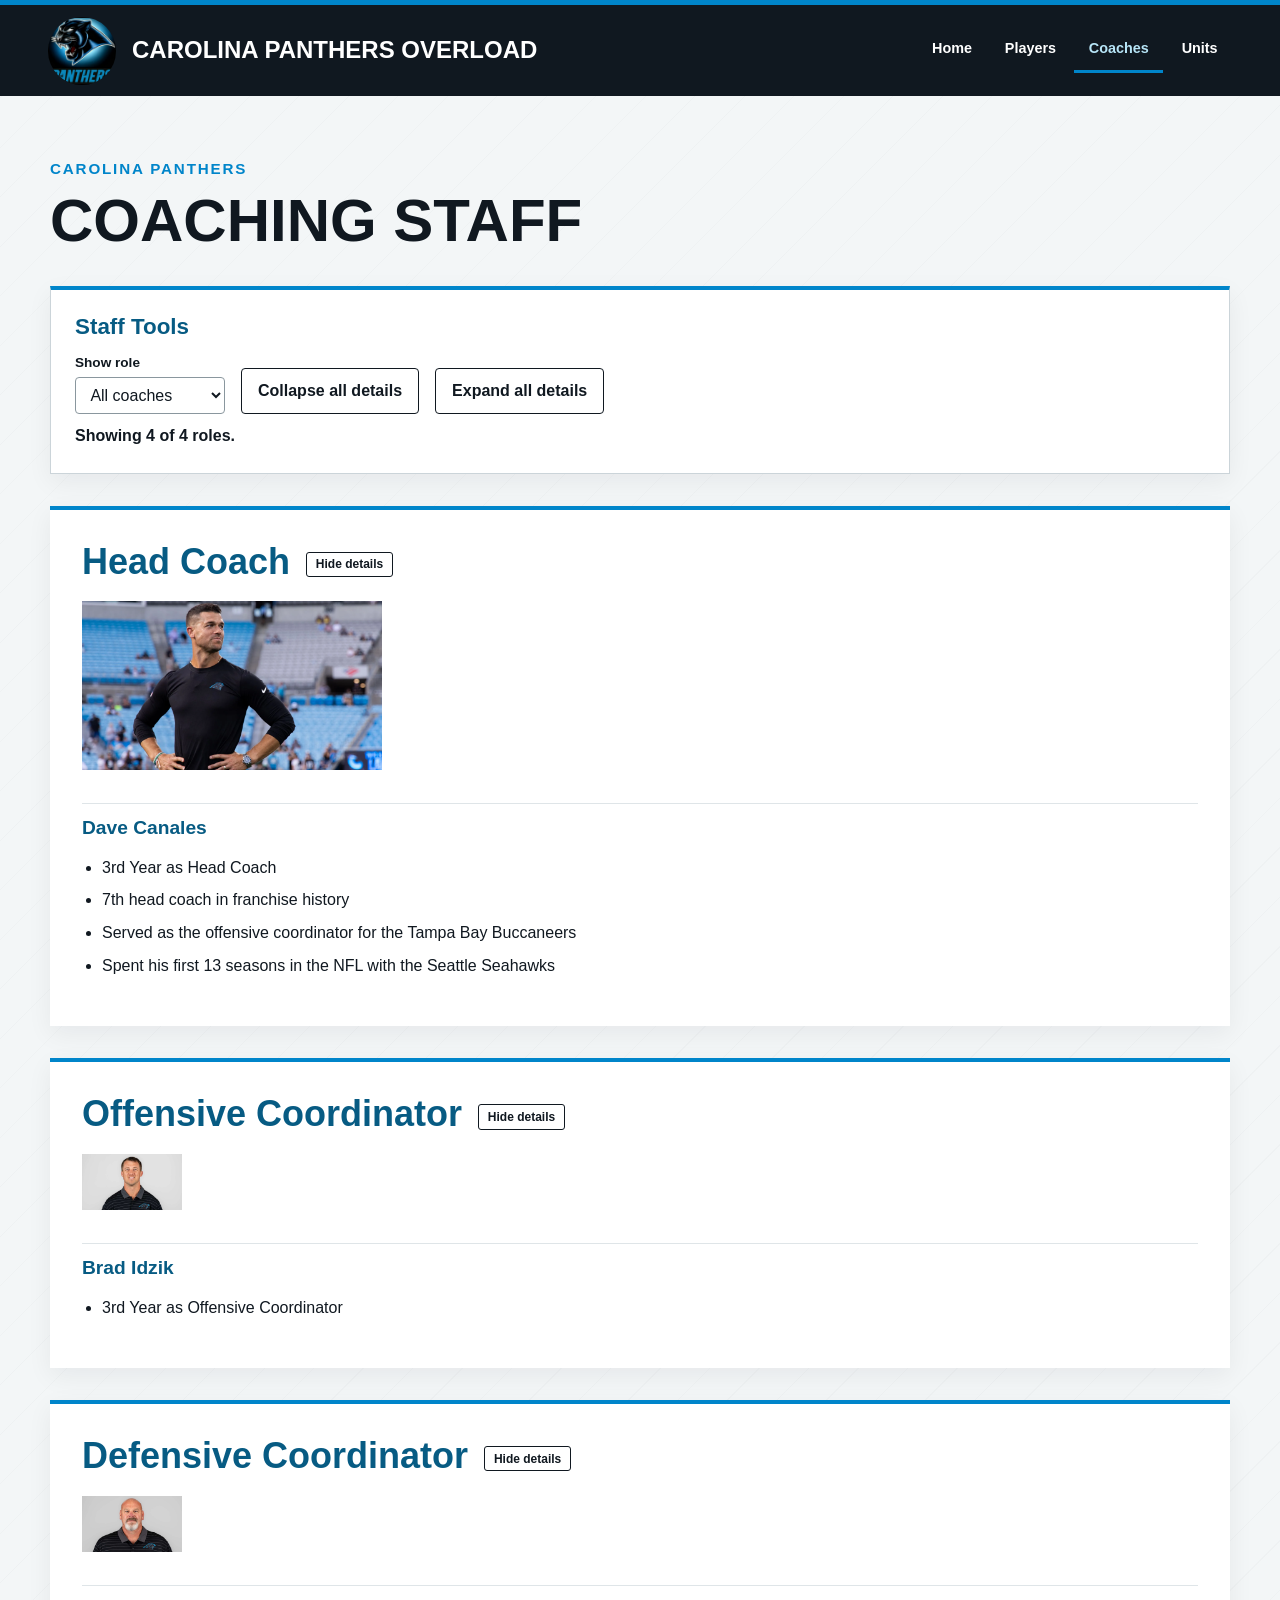
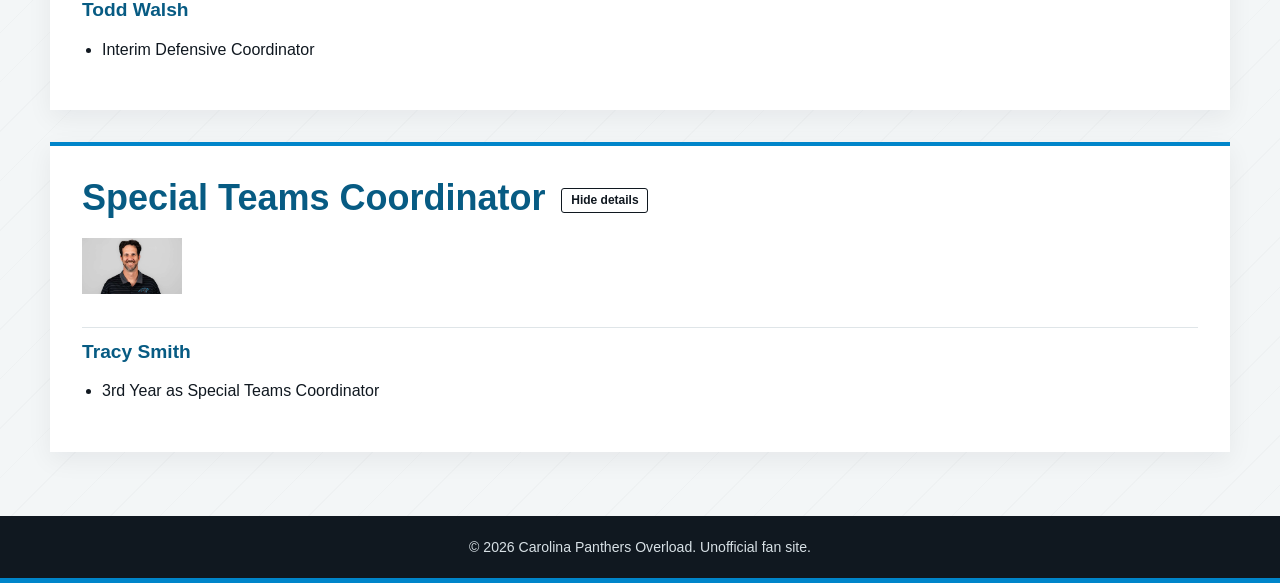
==== coaches.html @ 86ce88cf "Commit Page to GitHub" ====
<!DOCTYPE html>
<html lang="en">
<head>
    <meta charset="UTF-8">
    <meta name="viewport" content="width=device-width, initial-scale=1.0">
    <title>Carolina Panthers Overload | Coaches</title>
    <link rel="stylesheet" href="css/styles.css">
</head>

<body>
    <a class="skip-link" href="#main-content">Skip to main content</a>
    <header>
        <a href="index.html">
            <img
                src="images/cpoverload-logo.jpg"
                alt="Carolina Panthers Overload home"
                width="80"
            >
        </a>

        <p style="font-size: 24px;">Carolina Panthers Overload</p>
        <nav>
            <a href="index.html">Home</a>
            <a href="players.html">Players</a>
            <a href="coaches.html">Coaches</a>
            <a href="units.html">Units</a>
        </nav>
    </header>

    <main id="main-content">
        <h3>Carolina Panthers</h3>
        <h1>Coaching Staff</h1>

        <section class="controls" aria-labelledby="staff-tools-heading">
            <h2 id="staff-tools-heading">Staff Tools</h2>
            <form id="staff-controls" novalidate>
                <div class="field">
                    <label for="staff-filter">Show role</label>
                    <select id="staff-filter">
                        <option value="all">All coaches</option>
                        <option value="head">Head Coach</option>
                        <option value="offense">Offense</option>
                        <option value="defense">Defense</option>
                        <option value="special">Special Teams</option>
                    </select>
                </div>
                <button type="button" id="staff-collapse" class="secondary">Collapse all details</button>
                <button type="button" id="staff-expand" class="secondary">Expand all details</button>
            </form>
            <p id="staff-status" class="status" aria-live="polite"></p>
        </section>


        <section>
            <h2>Head Coach</h2>

            <img src="images/dave-canles.jpg" alt="Dave Canales" width="300">
            <h3> Dave Canales</h3>

            <ul>
                <li> 3rd Year as Head Coach</li>
                <li>7th head coach in franchise history</li>
                <li>Served as the offensive coordinator for the Tampa Bay Buccaneers</li>
                <li>Spent his first 13 seasons in the NFL with the Seattle Seahawks</li>
            </ul>
        </section>

        <section>
            <h2>Offensive Coordinator</h2>

            <img src="images/brad-idzik.jpeg" alt="Brad Idzik" width="100">
            <h3>Brad Idzik</h3>
            <ul>
                <li>3rd Year as Offensive Coordinator</li>
            </ul>
        </section>

        <section>
            <h2>Defensive Coordinator</h2>
            <img src="images/smq1kdqidksdzftpzq99.jpeg" alt="Todd Walsh" width="100">
            <h3>Todd Walsh</h3>
            <ul>
                <li>Interim Defensive Coordinator</li>
            </ul>
        </section>

        <section>
            <h2>Special Teams Coordinator</h2>
            <img src="images/tracy-smith.jpeg" alt="Tracy Smith" width="100">
            <h3>Tracy Smith</h3>
            <ul>
                <li>3rd Year as Special Teams Coordinator</li>
            </ul>
        </section>
    </main>
<footer>
    <p>&copy; 2026 Carolina Panthers Overload. Unofficial fan site.</p>
</footer>

    <script src="js/main.js" defer></script>
    <script src="js/coaches.js" defer></script>
</body>
</html>
---- css/styles.css ----
:root {
    --panther-blue: #0085ca;
    --ice-blue: #b7e5f7;
    --ink: #101820;
    --muted: #52616a;
    --paper: #f3f6f7;
    --white: #fff;
    --content-width: 1180px;
    --page-gutter: clamp(1rem, 4vw, 3rem);
}

* {
    box-sizing: border-box;
}

html {
    scroll-behavior: smooth;
}

body {
    min-width: 320px;
    margin: 0;
    background: var(--paper) repeating-linear-gradient(135deg, transparent 0 34px, rgb(16 24 32 / 2%) 34px 35px);
    color: var(--ink);
    font-family: "Segoe UI", Tahoma, sans-serif;
    line-height: 1.6;
}

header {
    display: flex;
    align-items: center;
    gap: 1rem;
    min-height: 96px;
    padding: 0 var(--page-gutter);
    border-top: 5px solid var(--panther-blue);
    background: var(--ink);
    color: var(--white);
}

header > a {
    flex: 0 0 auto;
    line-height: 0;
}

header img {
    width: 68px;
    height: 68px;
    border-radius: 50%;
    object-fit: cover;
}

header p {
    margin: 0;
    font-family: "Franklin Gothic Medium", "Arial Narrow", sans-serif;
    font-size: clamp(1.05rem, 2.4vw, 1.55rem);
    font-weight: 800;
    line-height: 1.1;
    text-transform: uppercase;
}

nav {
    display: flex;
    gap: 0.25rem;
    margin-left: auto;
}

nav a {
    padding: 0.6rem 0.9rem;
    border-bottom: 3px solid transparent;
    color: var(--white);
    font-size: 0.9rem;
    font-weight: 700;
    text-decoration: none;
    transition: 160ms ease;
}

nav a:hover,
nav a:focus-visible {
    border-color: var(--panther-blue);
    background: rgb(255 255 255 / 7%);
    color: var(--ice-blue);
}

a {
    color: #006da8;
    text-underline-offset: 0.2em;
}

a:focus-visible {
    outline: 3px solid var(--panther-blue);
    outline-offset: 3px;
}

main {
    width: min(var(--content-width), calc(100% - 2 * var(--page-gutter)));
    min-height: calc(100vh - 170px);
    margin: auto;
    padding: clamp(2rem, 5vw, 4.5rem) 0;
}

h1,
h2,
h3 {
    font-family: "Franklin Gothic Medium", "Arial Narrow", sans-serif;
    line-height: 1.12;
}

h1 {
    margin: 0.5rem 0 1rem;
    font-size: clamp(2rem, 5vw, 3.75rem);
    text-transform: uppercase;
}

h2 {
    margin: 0 0 1.2rem;
    font-size: clamp(1.55rem, 3vw, 2.25rem);
}

h3 {
    margin: 1.6rem 0 0.6rem;
    color: #075b83;
    font-size: 1.2rem;
}

p {
    max-width: 72ch;
}

main > section {
    margin-top: 2rem;
}

main > section:first-child {
    margin-top: 0;
}

main > section:first-child > img {
    display: block;
    width: 100%;
    max-height: 540px;
    aspect-ratio: 2.1 / 1;
    border-bottom: 6px solid var(--panther-blue);
    object-fit: cover;
    object-position: center 54%;
}

main > section:first-child > h1 {
    max-width: 900px;
    margin-top: 1.5rem;
}

main > section:first-child > p:first-of-type {
    margin: 0.5rem 0;
    color: #075b83;
    font-size: 1.15rem;
    letter-spacing: 0.08em;
}

main > section:first-child > p:last-child {
    color: var(--muted);
    font-size: 1.05rem;
}

main > section + section {
    padding-top: 1.8rem;
    border-top: 1px solid #cbd4d9;
}

main ul {
    padding-left: 1.25rem;
}

main li + li {
    margin-top: 0.45rem;
}

main > h3:first-child {
    margin-top: 0;
    color: var(--panther-blue);
    font-size: 0.95rem;
    letter-spacing: 0.12em;
    text-transform: uppercase;
}

main > h3 + h1 {
    margin-bottom: 2rem;
}

.roster-table-wrap {
    width: 100%;
    overflow-x: auto;
    box-shadow: 0 10px 28px rgb(16 24 32 / 8%);
}

.roster-table-wrap table {
    width: 100%;
    min-width: 900px;
    border-collapse: collapse;
    background: var(--white);
    white-space: nowrap;
}

caption {
    padding: 0.85rem 1rem;
    background: var(--ink);
    color: var(--white);
    font-weight: 700;
    text-align: left;
}

th,
td {
    padding: 0.7rem 0.85rem;
    border-bottom: 1px solid #dfe5e8;
    text-align: left;
}

th {
    background: #e4f3f9;
    color: var(--ink);
    font-size: 0.82rem;
    letter-spacing: 0.04em;
    text-transform: uppercase;
}

tbody tr:nth-child(even) {
    background: #f5f9fb;
}

tbody tr:hover {
    background: #e8f6fc;
}

td img {
    display: block;
    width: 68px;
    height: 68px;
    border-radius: 4px;
    object-fit: cover;
}

main > h3 + h1 ~ section {
    padding: clamp(1.2rem, 3vw, 2rem);
    border-top: 4px solid var(--panther-blue);
    background: var(--white);
    box-shadow: 0 8px 24px rgb(16 24 32 / 6%);
}

main > h3 + h1 ~ section h2 {
    color: #075b83;
}

main > h3 + h1 ~ section h3 {
    padding-top: 0.8rem;
    border-top: 1px solid #dfe5e8;
}

main > h3 + h1 ~ section img {
    max-width: 100%;
    height: auto;
    object-fit: cover;
}

footer {
    padding: 1.25rem var(--page-gutter);
    border-bottom: 5px solid var(--panther-blue);
    background: var(--ink);
    color: #d7e0e5;
    font-size: 0.88rem;
    text-align: center;
}

footer p {
    margin: 0 auto;
}

@media (max-width: 700px) {
    header {
        flex-wrap: wrap;
        justify-content: center;
        gap: 0.7rem;
        padding-top: 0.8rem;
    }

    header p {
        flex: 1 1 calc(100% - 90px);
    }

    nav {
        justify-content: center;
        width: 100%;
        margin: 0 -0.5rem;
    }

    nav a {
        flex: 1;
        padding: 0.6rem 0.5rem;
        text-align: center;
    }

    main > section:first-child > img {
        aspect-ratio: 1.35 / 1;
    }

    th,
    td {
        padding: 0.55rem 0.7rem;
    }
}

@media (prefers-reduced-motion: reduce) {
    html {
        scroll-behavior: auto;
    }

    *,
    *::before,
    *::after {
        transition-duration: 0.01ms !important;
    }
}

/* =====================================================
   M6 additions - styles for the new JavaScript features
   (uses the same colour variables as the M5 design above)
   ===================================================== */

[hidden] {
    display: none !important;
}

.skip-link {
    position: absolute;
    left: -999px;
    top: 0;
    z-index: 100;
    padding: 0.5rem 1rem;
    background: var(--white);
    color: var(--ink);
}

.skip-link:focus {
    left: 0;
}

nav a[aria-current="page"] {
    border-color: var(--panther-blue);
    color: var(--ice-blue);
}

/* ---------- Control panels (roster tools, unit finder, staff tools, poll, sign-up) ---------- */
.controls,
.widget {
    padding: clamp(1rem, 2.5vw, 1.5rem);
    border: 1px solid #cbd4d9;
    border-top: 4px solid var(--panther-blue);
    background: var(--white);
    box-shadow: 0 8px 24px rgb(16 24 32 / 6%);
}

main > section.controls,
main > section.widget {
    margin-top: 1.5rem;
}

.controls h2,
.widget h2 {
    margin-bottom: 0.8rem;
    font-size: 1.4rem;
}

.controls form,
.widget form {
    display: flex;
    flex-wrap: wrap;
    align-items: flex-end;
    gap: 0.75rem 1rem;
}

.field {
    display: flex;
    flex-direction: column;
    gap: 0.2rem;
    min-width: 150px;
}

.field label,
legend {
    font-size: 0.85rem;
    font-weight: 700;
}

fieldset {
    margin: 0 0 0.5rem;
    padding: 0;
    border: 0;
}

input[type="search"],
input[type="text"],
input[type="email"],
input[type="number"],
select {
    padding: 0.5rem 0.65rem;
    border: 1px solid #8a979e;
    border-radius: 4px;
    background: var(--white);
    color: var(--ink);
    font: inherit;
}

input:focus-visible,
select:focus-visible,
button:focus-visible {
    outline: 3px solid var(--panther-blue);
    outline-offset: 2px;
}

input[aria-invalid="true"] {
    border: 2px solid #b00020;
}

button {
    padding: 0.55rem 1rem;
    border: 1px solid var(--ink);
    border-radius: 4px;
    background: var(--panther-blue);
    color: var(--white);
    font: inherit;
    font-weight: 700;
    cursor: pointer;
}

button:hover {
    background: #006da8;
}

button.secondary {
    background: var(--white);
    color: var(--ink);
}

button.secondary:hover {
    background: #e4f3f9;
}

.error,
.field-error {
    color: #b00020;
    font-weight: 700;
}

.field-error {
    min-height: 1.2em;
    margin: 0;
    font-size: 0.85rem;
}

.success {
    color: #1b6e2d;
    font-weight: 700;
}

.status {
    margin: 0.6rem 0 0;
    font-weight: 700;
}

.note {
    color: var(--muted);
    font-size: 0.85rem;
    font-style: italic;
}

.stats {
    display: flex;
    flex-wrap: wrap;
    gap: 0.5rem 1rem;
    margin-top: 0.6rem;
}

.stats span {
    padding: 0.2rem 0.65rem;
    border: 1px solid #cbd4d9;
    border-radius: 4px;
    background: #e4f3f9;
    font-size: 0.9rem;
}

/* ---------- Roster table extras ---------- */
th button {
    padding: 0;
    border: 0;
    background: transparent;
    color: inherit;
    font-size: inherit;
    letter-spacing: inherit;
    text-transform: inherit;
}

th button:hover {
    background: transparent;
    text-decoration: underline;
}

.fav-btn {
    padding: 0.2rem 0.55rem;
    border: 1px solid #8a979e;
    background: var(--white);
    color: #8a979e;
    font-size: 1.3rem;
    line-height: 1;
}

.fav-btn:hover {
    background: #fff8dc;
}

.fav-btn[aria-pressed="true"] {
    border-color: #d4a000;
    color: #d4a000;
}

#no-results,
#unit-empty {
    padding: 1rem;
    background: var(--white);
    border-left: 4px solid #b00020;
    font-weight: 700;
}

/* ---------- Units page ---------- */
.side-buttons {
    display: flex;
    flex-wrap: wrap;
    gap: 0.5rem;
}

.side-buttons button[aria-pressed="true"] {
    background: var(--ink);
}

.group-heading {
    display: flex;
    flex-wrap: wrap;
    align-items: center;
    gap: 0.75rem;
}

.group-heading button {
    padding: 0.15rem 0.65rem;
    font-size: 0.8rem;
}

.count-badge {
    padding: 0.05rem 0.65rem;
    border-radius: 999px;
    background: var(--panther-blue);
    color: var(--white);
    font-family: "Segoe UI", Tahoma, sans-serif;
    font-size: 0.8rem;
}

li.match {
    background: #fff3c4;
    font-weight: 700;
}

/* ---------- Poll ---------- */
.poll-option {
    display: flex;
    align-items: center;
    gap: 0.5rem;
    margin: 0.3rem 0;
}

.bar-row {
    margin: 0.5rem 0;
}

.bar-track {
    height: 1.1rem;
    overflow: hidden;
    border: 1px solid #cbd4d9;
    border-radius: 4px;
    background: var(--paper);
}

.bar-fill {
    width: 0;
    height: 100%;
    background: var(--panther-blue);
}

#back-to-top {
    position: fixed;
    right: 1rem;
    bottom: 1rem;
    box-shadow: 0 2px 8px rgb(0 0 0 / 30%);
}

@media (max-width: 700px) {
    .field {
        min-width: 100%;
    }
}

button.coach-details-button {
    margin-left: 0.75rem;
    padding: 0.28rem 0.55rem;
    border-radius: 3px;
    font-size: 0.75rem;
    line-height: 1.2;
    vertical-align: middle;
}
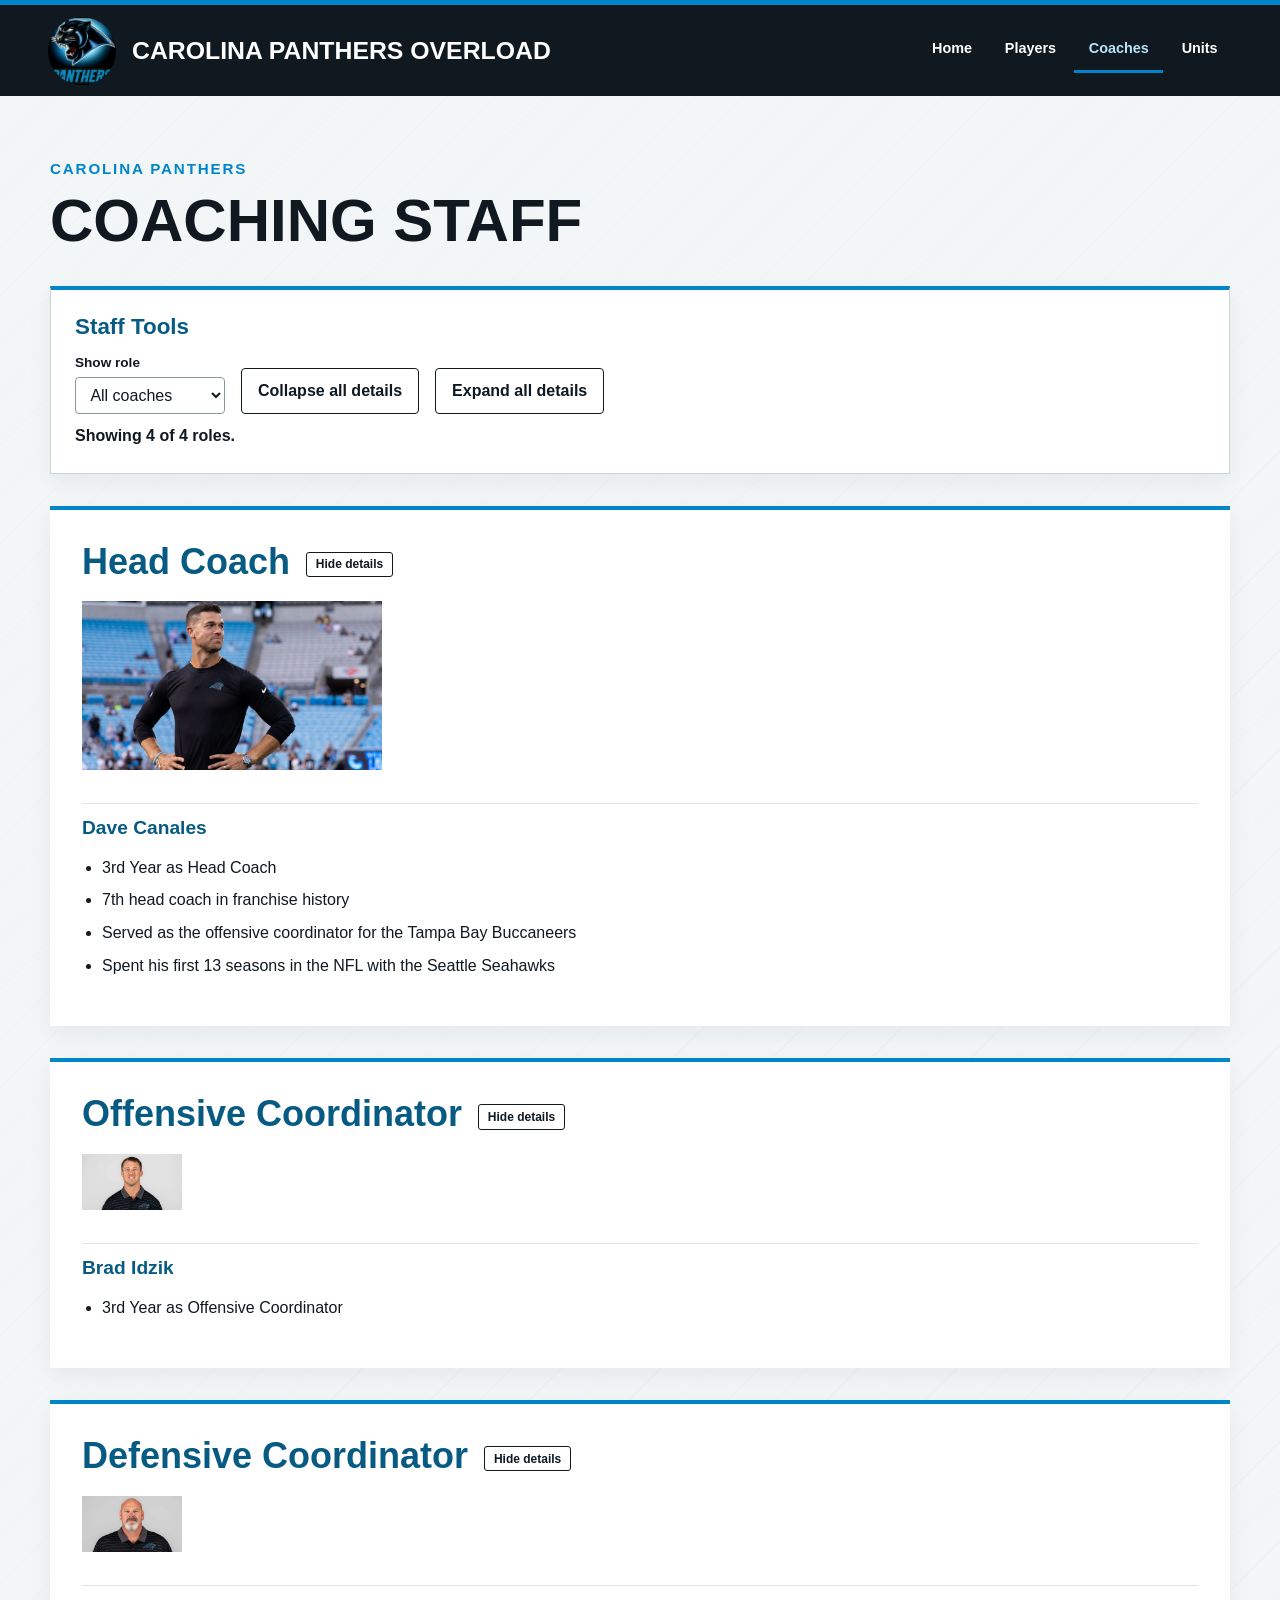
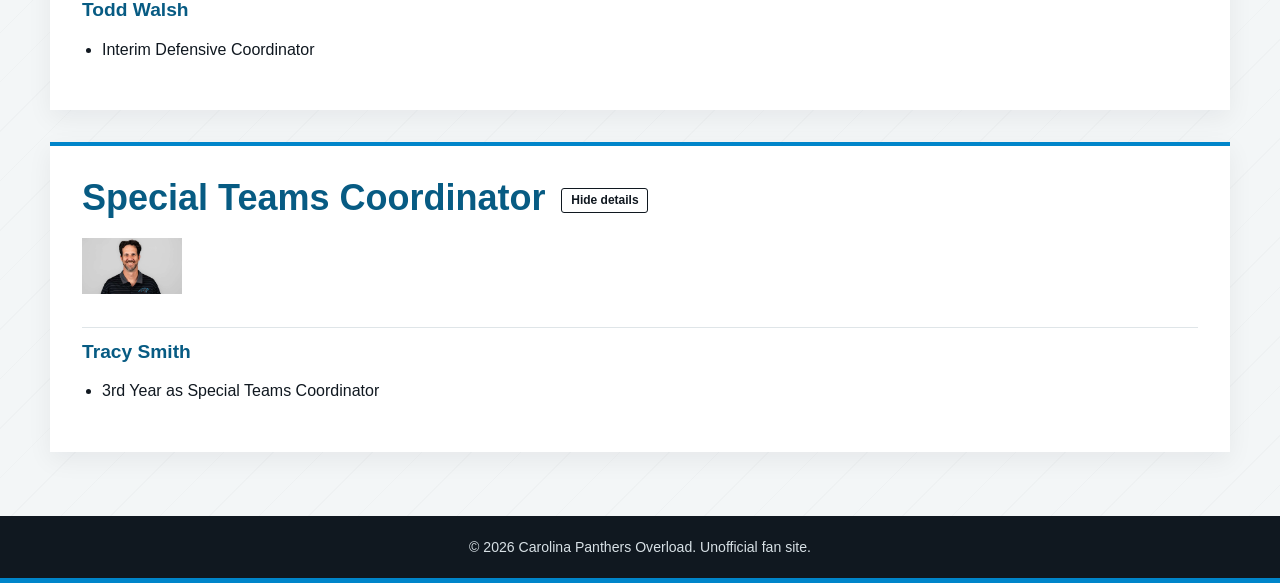
==== commit 08046c16: "changing the platforms" ====
--- a/coaches.html
+++ b/coaches.html
@@ -18,7 +18,7 @@
             >
         </a>
 
-        <p style="font-size: 24px;">Carolina Panthers Overload</p>
+        <p>Carolina Panthers Overload</p>
         <nav>
             <a href="index.html">Home</a>
             <a href="players.html">Players</a>
